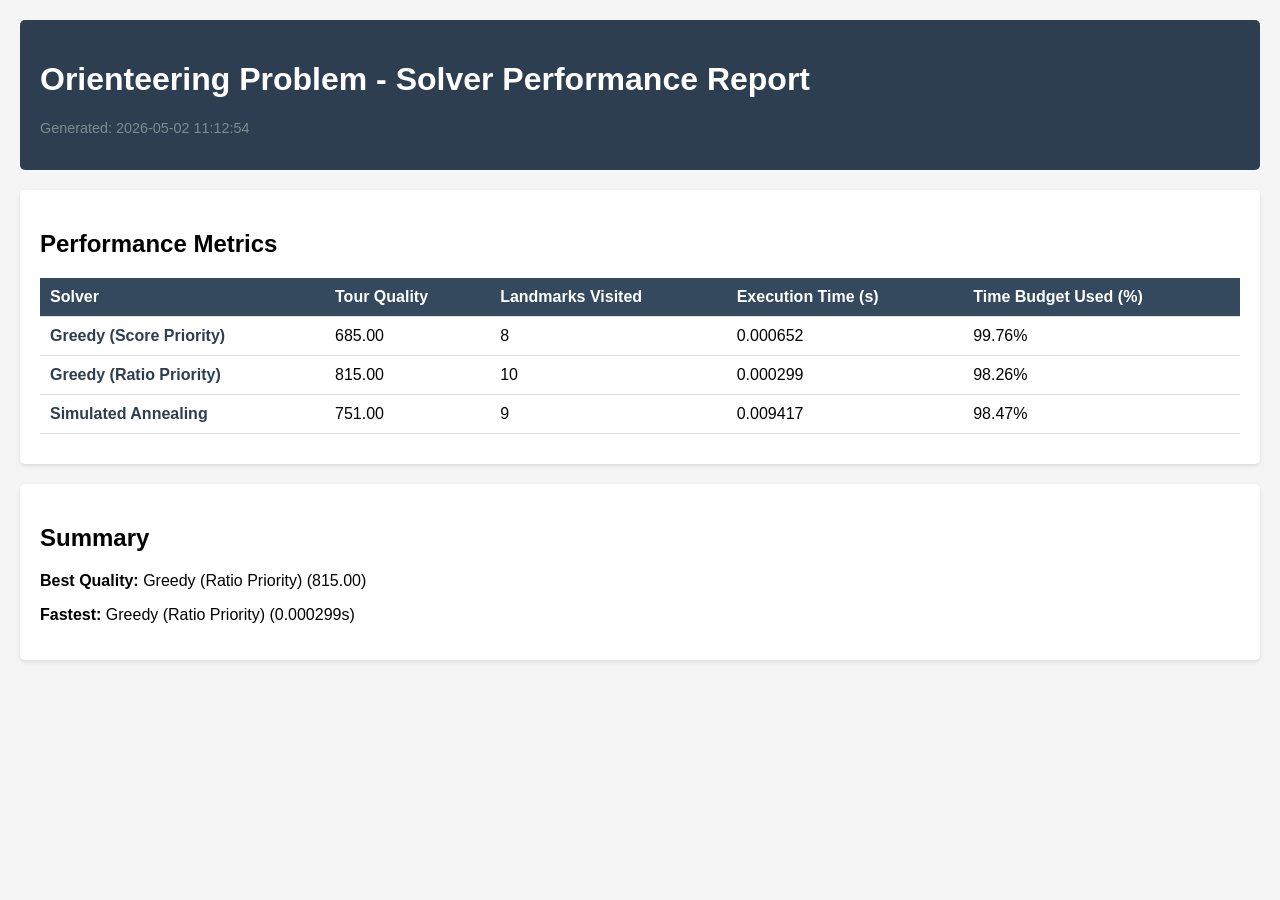
==== algiers-lib/results/main_comparison_report.html @ 4861685d "Visualization and testing" ====
<!DOCTYPE html>
    <html>
    <head>
        <title>Orienteering Problem - Solver Performance Report</title>
        <style>
            body { font-family: Arial, sans-serif; margin: 20px; background-color: #f5f5f5; }
            .header { background-color: #2c3e50; color: white; padding: 20px; border-radius: 5px; }
            .section { background-color: white; margin: 20px 0; padding: 20px; border-radius: 5px; box-shadow: 0 2px 4px rgba(0,0,0,0.1); }
            table { width: 100%; border-collapse: collapse; margin: 10px 0; }
            th, td { padding: 10px; text-align: left; border-bottom: 1px solid #ddd; }
            th { background-color: #34495e; color: white; }
            tr:hover { background-color: #f9f9f9; }
            .metric { font-weight: bold; color: #2c3e50; }
            .timestamp { color: #7f8c8d; font-size: 0.9em; }
        </style>
    </head>
    <body>
        <div class="header">
            <h1>Orienteering Problem - Solver Performance Report</h1>
            <p class="timestamp">Generated: 2026-05-02 11:12:54</p>
        </div>
        
        <div class="section">
            <h2>Performance Metrics</h2>
            <table>
                <tr>
                    <th>Solver</th>
                    <th>Tour Quality</th>
                    <th>Landmarks Visited</th>
                    <th>Execution Time (s)</th>
                    <th>Time Budget Used (%)</th>
                </tr>
    
                <tr>
                    <td class="metric">Greedy (Score Priority)</td>
                    <td>685.00</td>
                    <td>8</td>
                    <td>0.000652</td>
                    <td>99.76%</td>
                </tr>
        
                <tr>
                    <td class="metric">Greedy (Ratio Priority)</td>
                    <td>815.00</td>
                    <td>10</td>
                    <td>0.000299</td>
                    <td>98.26%</td>
                </tr>
        
                <tr>
                    <td class="metric">Simulated Annealing</td>
                    <td>751.00</td>
                    <td>9</td>
                    <td>0.009417</td>
                    <td>98.47%</td>
                </tr>
        
            </table>
        </div>
        
        <div class="section">
            <h2>Summary</h2>
    
            <p><strong>Best Quality:</strong> Greedy (Ratio Priority) (815.00)</p>
            <p><strong>Fastest:</strong> Greedy (Ratio Priority) (0.000299s)</p>
        </div>
    </body>
    </html>
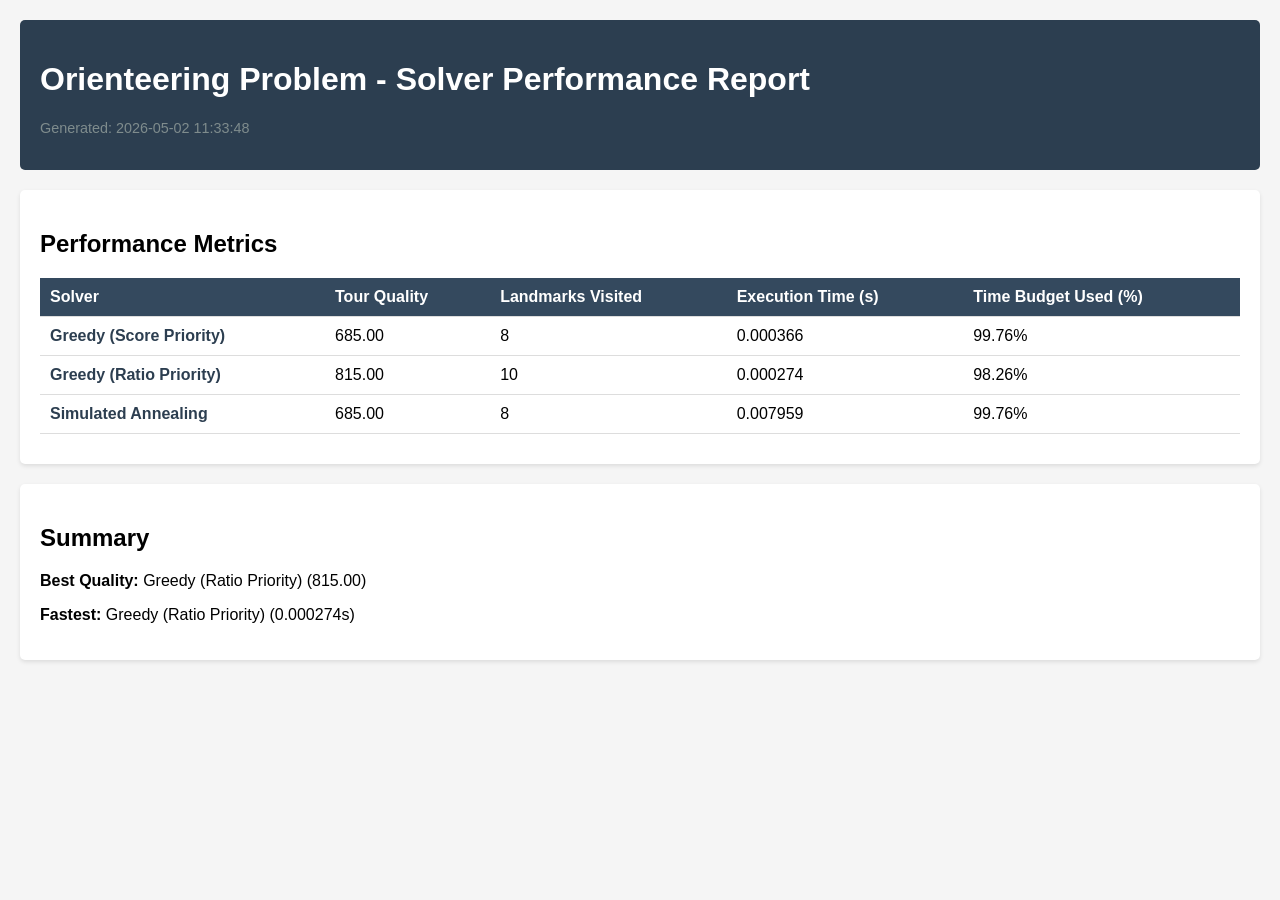
==== commit c8da8459: "Visualization and testing" ====
--- a/algiers-lib/results/main_comparison_report.html
+++ b/algiers-lib/results/main_comparison_report.html
@@ -18,7 +18,7 @@
     <body>
         <div class="header">
             <h1>Orienteering Problem - Solver Performance Report</h1>
-            <p class="timestamp">Generated: 2026-05-02 11:12:54</p>
+            <p class="timestamp">Generated: 2026-05-02 11:33:48</p>
         </div>
         
         <div class="section">
@@ -36,7 +36,7 @@
                     <td class="metric">Greedy (Score Priority)</td>
                     <td>685.00</td>
                     <td>8</td>
-                    <td>0.000652</td>
+                    <td>0.000366</td>
                     <td>99.76%</td>
                 </tr>
         
@@ -44,16 +44,16 @@
                     <td class="metric">Greedy (Ratio Priority)</td>
                     <td>815.00</td>
                     <td>10</td>
-                    <td>0.000299</td>
+                    <td>0.000274</td>
                     <td>98.26%</td>
                 </tr>
         
                 <tr>
                     <td class="metric">Simulated Annealing</td>
-                    <td>751.00</td>
-                    <td>9</td>
-                    <td>0.009417</td>
-                    <td>98.47%</td>
+                    <td>685.00</td>
+                    <td>8</td>
+                    <td>0.007959</td>
+                    <td>99.76%</td>
                 </tr>
         
             </table>
@@ -63,7 +63,7 @@
             <h2>Summary</h2>
     
             <p><strong>Best Quality:</strong> Greedy (Ratio Priority) (815.00)</p>
-            <p><strong>Fastest:</strong> Greedy (Ratio Priority) (0.000299s)</p>
+            <p><strong>Fastest:</strong> Greedy (Ratio Priority) (0.000274s)</p>
         </div>
     </body>
     </html>
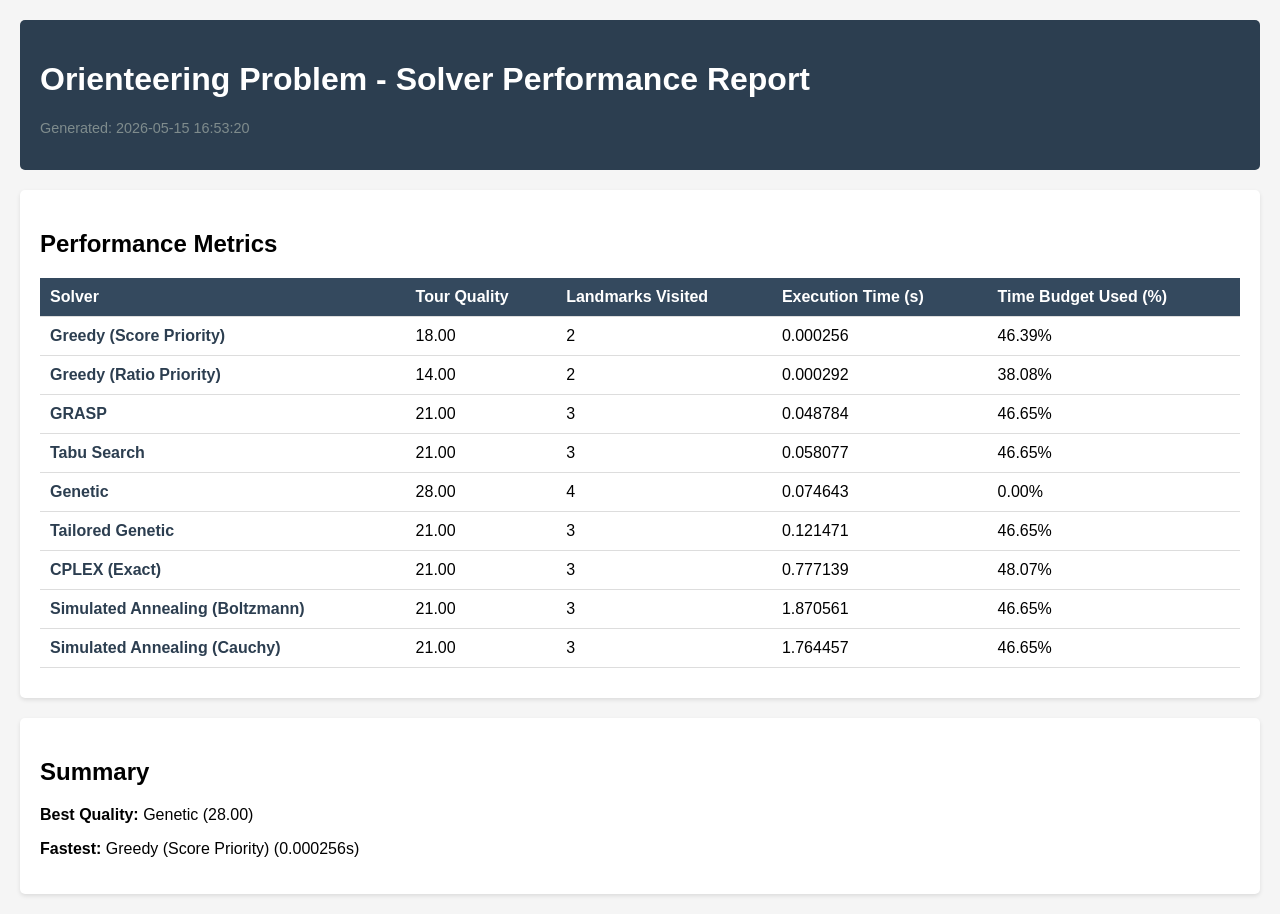
==== commit dcc30ce7: "incroyable" ====
--- a/algiers-lib/results/main_comparison_report.html
+++ b/algiers-lib/results/main_comparison_report.html
@@ -18,7 +18,7 @@
     <body>
         <div class="header">
             <h1>Orienteering Problem - Solver Performance Report</h1>
-            <p class="timestamp">Generated: 2026-05-02 11:33:48</p>
+            <p class="timestamp">Generated: 2026-05-15 16:53:20</p>
         </div>
         
         <div class="section">
@@ -34,26 +34,74 @@
     
                 <tr>
                     <td class="metric">Greedy (Score Priority)</td>
-                    <td>685.00</td>
-                    <td>8</td>
-                    <td>0.000366</td>
-                    <td>99.76%</td>
+                    <td>18.00</td>
+                    <td>2</td>
+                    <td>0.000256</td>
+                    <td>46.39%</td>
                 </tr>
         
                 <tr>
                     <td class="metric">Greedy (Ratio Priority)</td>
-                    <td>815.00</td>
-                    <td>10</td>
-                    <td>0.000274</td>
-                    <td>98.26%</td>
+                    <td>14.00</td>
+                    <td>2</td>
+                    <td>0.000292</td>
+                    <td>38.08%</td>
                 </tr>
         
                 <tr>
-                    <td class="metric">Simulated Annealing</td>
-                    <td>685.00</td>
-                    <td>8</td>
-                    <td>0.007959</td>
-                    <td>99.76%</td>
+                    <td class="metric">GRASP</td>
+                    <td>21.00</td>
+                    <td>3</td>
+                    <td>0.048784</td>
+                    <td>46.65%</td>
+                </tr>
+        
+                <tr>
+                    <td class="metric">Tabu Search</td>
+                    <td>21.00</td>
+                    <td>3</td>
+                    <td>0.058077</td>
+                    <td>46.65%</td>
+                </tr>
+        
+                <tr>
+                    <td class="metric">Genetic</td>
+                    <td>28.00</td>
+                    <td>4</td>
+                    <td>0.074643</td>
+                    <td>0.00%</td>
+                </tr>
+        
+                <tr>
+                    <td class="metric">Tailored Genetic</td>
+                    <td>21.00</td>
+                    <td>3</td>
+                    <td>0.121471</td>
+                    <td>46.65%</td>
+                </tr>
+        
+                <tr>
+                    <td class="metric">CPLEX (Exact)</td>
+                    <td>21.00</td>
+                    <td>3</td>
+                    <td>0.777139</td>
+                    <td>48.07%</td>
+                </tr>
+        
+                <tr>
+                    <td class="metric">Simulated Annealing (Boltzmann)</td>
+                    <td>21.00</td>
+                    <td>3</td>
+                    <td>1.870561</td>
+                    <td>46.65%</td>
+                </tr>
+        
+                <tr>
+                    <td class="metric">Simulated Annealing (Cauchy)</td>
+                    <td>21.00</td>
+                    <td>3</td>
+                    <td>1.764457</td>
+                    <td>46.65%</td>
                 </tr>
         
             </table>
@@ -62,8 +110,8 @@
         <div class="section">
             <h2>Summary</h2>
     
-            <p><strong>Best Quality:</strong> Greedy (Ratio Priority) (815.00)</p>
-            <p><strong>Fastest:</strong> Greedy (Ratio Priority) (0.000274s)</p>
+            <p><strong>Best Quality:</strong> Genetic (28.00)</p>
+            <p><strong>Fastest:</strong> Greedy (Score Priority) (0.000256s)</p>
         </div>
     </body>
     </html>
